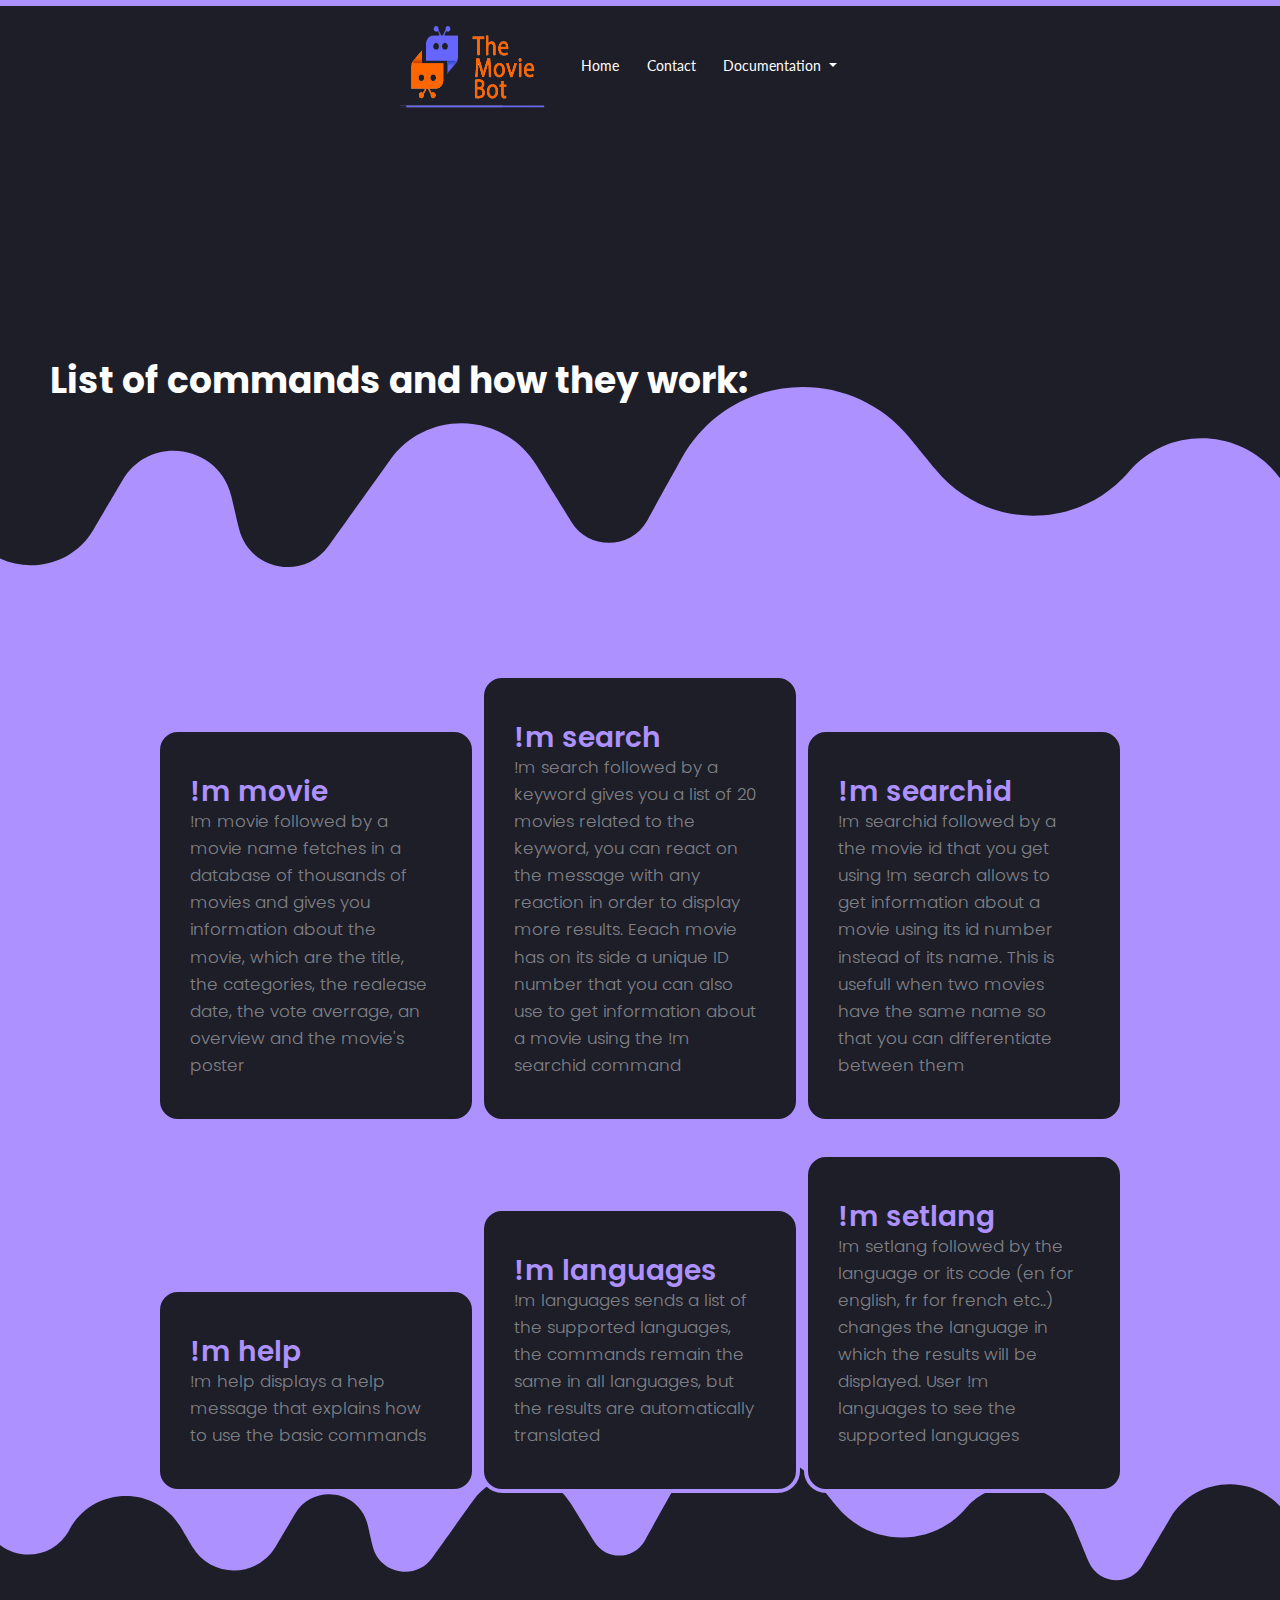
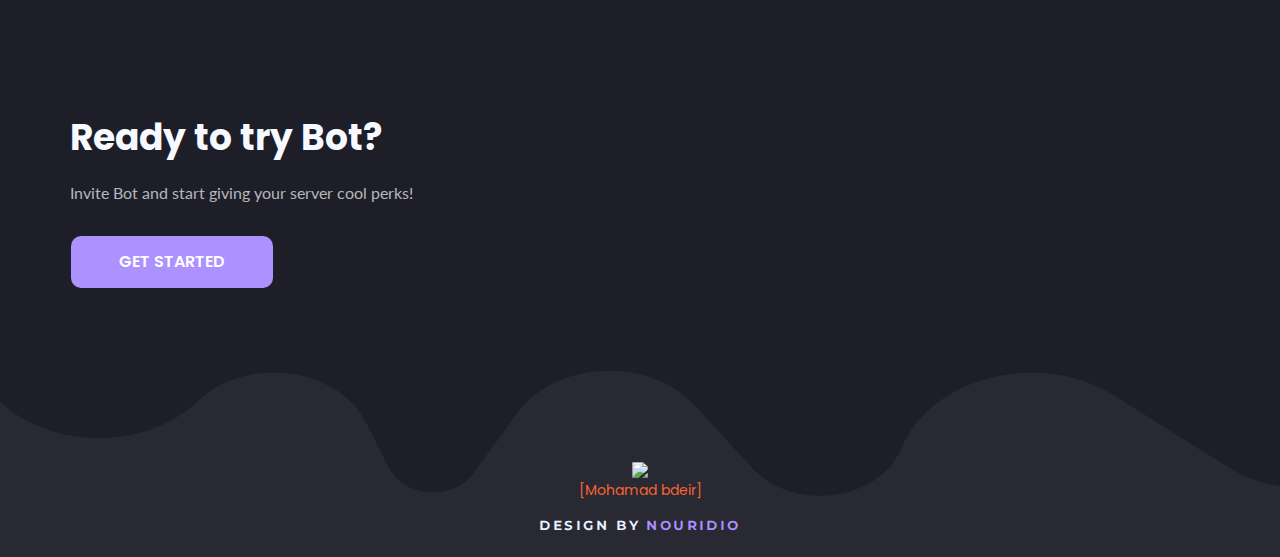
==== commands.html @ 743082fa "first commit" ====
<!DOCTYPE html>
<html lang="en">
<head>
    <meta charset="UTF-8">
    <meta name="viewport" content="width=device-width, initial-scale=1, shrink-to-fit=no">
    <link rel="stylesheet" href="css/bootstrap.min.css">
    <link rel="stylesheet" href="css/main.css">
    <link rel="stylesheet" href="css/now-ui-kit.css">
    <link href="https://fonts.googleapis.com/css?family=Poppins:300,400,600,700,800,900&display=swap" rel="stylesheet">
    <link href="https://fonts.googleapis.com/css?family=Montserrat:400,600,700,800,900&display=swap" rel="stylesheet">
    <link href="https://fonts.googleapis.com/css?family=Lato:300,400,600,700,800,900&display=swap" rel="stylesheet">
    <title>The movie bot</title>
</head>
<body>
    <nav class="navbar navbar-expand-lg bg-transparent">
        <button class="navbar-toggler" type="button" data-toggle="collapse" data-target="#navbarSupportedContent" aria-controls="navbarSupportedContent" aria-expanded="false" aria-label="Toggle navigation">
            <img src="assets/menuIcon.svg" width="20px" height="20px" style="max-width: none !important;">
        </button>
        <img src="assets/botlogo.PNG" width="150" height="100">
        <div class="collapse navbar-collapse" id="navbarSupportedContent" style="margin-left: 20px !important">
            <ul class="navbar-nav mr-auto">
                <li class="nav-item active">
                    <a class="nav-link" href="index.html">Home <span class="sr-only">(current)</span></a>
                </li>
                <li class="nav-item">
                    <a class="nav-link" href="contact.html">Contact</a>
                </li>
              
                <li> <div class="nav-item dropdown">
                    <a class="nav-link dropdown-toggle" href="#" id="navbarDropdown" role="button" data-toggle="dropdown" aria-haspopup="true" aria-expanded="false">
                        Documentation
                    </a>
                    <div class="dropdown-menu" aria-labelledby="navbarDropdown">
                        <a class="dropdown-item" href="commands.html">Commands</a>
                        <div class="dropdown-divider"></div>
                    </div>
                </div>
                </li>
            </ul>
           
        </div>
    </nav>
<div class="heading">
    <h1 class="display-5 title">List of commands and how they work:</h1>
</div>
    <div class="features">
        <div class="cards">
          <div class="card" style="width: 20rem;">
             <div class="card-body">
            <h5 class="card-title">!m movie</h5>
            <p class="card-text">!m movie followed by a movie name fetches in a database of thousands of movies and gives you information about the movie, which are the title, the categories, the realease date, the vote averrage, an overview and the movie's poster</p>
            </div>
            </div>

            <div class="card" style="width: 20rem;">
                <div class="card-body">
               <h5 class="card-title">!m search</h5>
               <p class="card-text">!m search followed by a keyword gives you a list of 20 movies related to the keyword, you can react on the message with any reaction in order to display more results. Eeach movie has on its side a unique ID number that you can also use to get information about a movie using the !m searchid command</p>
               </div>
               </div>

               <div class="card" style="width: 20rem;">
                <div class="card-body">
               <h5 class="card-title">!m searchid</h5>
               <p class="card-text">!m searchid followed by a the movie id that you get using !m search allows to get information about a movie using its id number instead of its name. This is usefull when two movies have the same name so that you can differentiate between them</p>
               </div>
               </div>

               <div class="card" style="width: 20rem;">
                <div class="card-body">
               <h5 class="card-title">!m help</h5>
               <p class="card-text">!m help displays a help message that explains how to use the basic commands</p>
               </div>
               </div>

               <div class="card" style="width: 20rem;">
                <div class="card-body">
               <h5 class="card-title">!m languages</h5>
               <p class="card-text">!m languages sends a list of the supported languages, the commands remain the same in all languages, but the results are automatically translated</p>
               </div>
               </div>

               <div class="card" style="width: 20rem;">
                <div class="card-body">
               <h5 class="card-title">!m setlang</h5>
               <p class="card-text">!m setlang followed by the language or its code (en for english, fr for french etc..) changes the language in which the results will be displayed. User !m languages to see the supported languages</p>
               </div>
               </div>

        </div>
    </div>

<div class="page_end">
    <div class="start">
        <div class="card">
            <div class="card-body gs-card">
                <div class="title">Ready to try Bot?</div>
                <div class="subtitle">Invite Bot and start giving your server cool perks!</div>
                <br />
                <a class="btn btn-primary btn-lg" href="https://discord.com/api/oauth2/authorize?client_id=754446120037515284&permissions=456768&scope=bot" role="button">Get started</a>
            </div><br />
        </div>
    </div>
    <div class="footer">
        <div class="bot-footer">
            <img src="assets/botlogo.png" width="150"><br />
            <a href="https://twitter.com/mhmd_bdr15">[Mohamad bdeir]</a>
        </div><br/>
        <div class="nouridio">design by <a href="https://twitter.com/Nouridio"> nouridio</a></div>
    </div>
</div>
<script src="https://code.jquery.com/jquery-3.3.1.slim.min.js" integrity="sha384-q8i/X+965DzO0rT7abK41JStQIAqVgRVzpbzo5smXKp4YfRvH+8abtTE1Pi6jizo" crossorigin="anonymous"></script>
<script src="https://cdnjs.cloudflare.com/ajax/libs/popper.js/1.14.7/umd/popper.min.js" integrity="sha384-UO2eT0CpHqdSJQ6hJty5KVphtPhzWj9WO1clHTMGa3JDZwrnQq4sF86dIHNDz0W1" crossorigin="anonymous"></script>
<script src="https://stackpath.bootstrapcdn.com/bootstrap/4.3.1/js/bootstrap.min.js" integrity="sha384-JjSmVgyd0p3pXB1rRibZUAYoIIy6OrQ6VrjIEaFf/nJGzIxFDsf4x0xIM+B07jRM" crossorigin="anonymous"></script>
<script src="js/now-ui-kit.min.js"></script>
</body>
</html>
---- css/main.css ----
body {
    font-family: 'Poppins', sans-serif !important;
    background-color: #1D1E28;
    color: #fff;
    -webkit-font-smoothing: antialiased;
    -moz-osx-font-smoothing: grayscale;
    text-rendering: optimizeLegibility;
    border-top: 6px #AD91FF solid !important;
    font-size: 16px;
}

.nav-link {
     font-size: 14px !important;
     background: transparent !important;
     font-family: Lato, sans-serif !important;
     text-transform: capitalize !important;
 }
 .nav-link:hover {
     background: transparent !important;
     color: #AD91FF !important;
     font-weight: bold !important;
 }

 .login-btn {
     border: 2px solid #AD91FF !important;
     font-size: 10px !important;
 }
 .login-btn:hover {
     background: #AD91FF !important;
 }
.navbar {
    box-shadow: none !important;
}

@media screen and (min-width: 992px) {
    .navbar {
        margin-left: 30%;
    }
  }


.navbar-brand {
    font-size: 25px !important
}

.navbar-toggler-icon {
    color: #fff !important
}

.btn {
    border-radius: 10px !important;
    font-size: 16px !important;
    font-weight: 600 !important;
    text-transform: uppercase !important;
}

.btn-primary {
    background-color: #AD91FF!important
}
.btn-secondary {
    background-color: #2C2F33 !important
}
.heading {
    padding: 160px 50px !important;
    color: #fff !important;
    background-image: url("../assets/wavy-purple-by-nouridio.svg") !important;
    background-position: bottom !important;
    background-size: 300% !important;
    background-repeat: no-repeat !important;
}

.title {
    line-height: 90px !important;
    margin-bottom: -2px !important;
    font-size: 36px !important
}

.subtitle {
    color: rgba(255, 255, 255, 0.685) !important;
    font-size: 16px !important;
    font-family: 'Lato', sans-serif;
}


.features {
    text-align: center !important;
    background: #AD91FF !important;
    padding: 60px 50px !important;
    background-image: url("../assets/wavy-dark-by-nouridio.svg") !important;
    background-position: bottom !important;
    background-size: 200% !important;
    background-repeat: no-repeat !important;
}
.features .title {
    font-size: 40px !important;
    color: #ffffff !important;
    line-height: 70px !important;
}

.features .subtitle {
    font-size: 20px !important;
    color: #a2a8bd;
}

.features .card-body {
    text-align: left !important;
}

.features .card-title {
    margin: 0 0 -3px !important;
}
.cards {
    margin-top: 30px !important;
}

.card {
    border-radius: 5px !important;
    box-shadow: none !important;
}

.card-title {
    font-size: 28px !important;
    font-weight: 600 !important;
    color: #AD91FF !important;
}

.statistics {
    text-align: center !important;
    padding-top: 300px !important;
}

.statistics .card-body{
    padding: 0 !important;
    height: 280 !important;
    width: 332 !important;
    max-height: 280 !important;
    max-width: 332 !important;
}

.statistics .title {
    font-size: 40px !important;
    color: #ffffff !important;
    line-height: 70px !important;
}

.statistics .subtitle {
    font-size: 20px !important;
    color: #a2a8bd;
}

.card.statistic {
    background: transparent !important;
    box-shadow: none !important;
    color: #f7f7f7 !important;
}


.page_end {
    background-image: url("../assets/wavy-light-by-nouridio.svg") !important;
    background-position: bottom !important;
    background-size: 200% !important;
    background-repeat: no-repeat !important;
}
.start {
    padding: 60px 50px !important
}

.start .card {
    background: transparent !important;
    color: #f6f9ff !important;
}

.features .card {
    background: #1D1E28;
    border-radius: 22px !important;
    border: 4px solid #AD91FF;
}
.features .card-text {
color: rgba(255, 255, 255, 0.46) !important
}

.features .card-body {
    padding: 40px 40px 40px 30px !important;
}

.navbar-toggler-icon {
    color: #fff !important
}
.footer {
    text-align: center !important;
    padding: 5px 6px !important;
    color: #ecf2ff;
    padding: 30px 30px !important
}

.footer .nouridio {
    font-family: 'Montserrat' !important;
    font-style: normal !important;
    font-weight: 600 !important;
    font-size: 16px !important;
    line-height: 5px !important;
    letter-spacing: 0.15em !important;
    font-variant: small-caps !important;
}

.footer .nouridio a {
    color: #AD91FF !important;
    text-decoration: none !important;
}

.footer .bot-footer {
    text-align: center !important;
    color: #a2a8bd !important
}

#gmail
{
    color: #ad91ff;
}
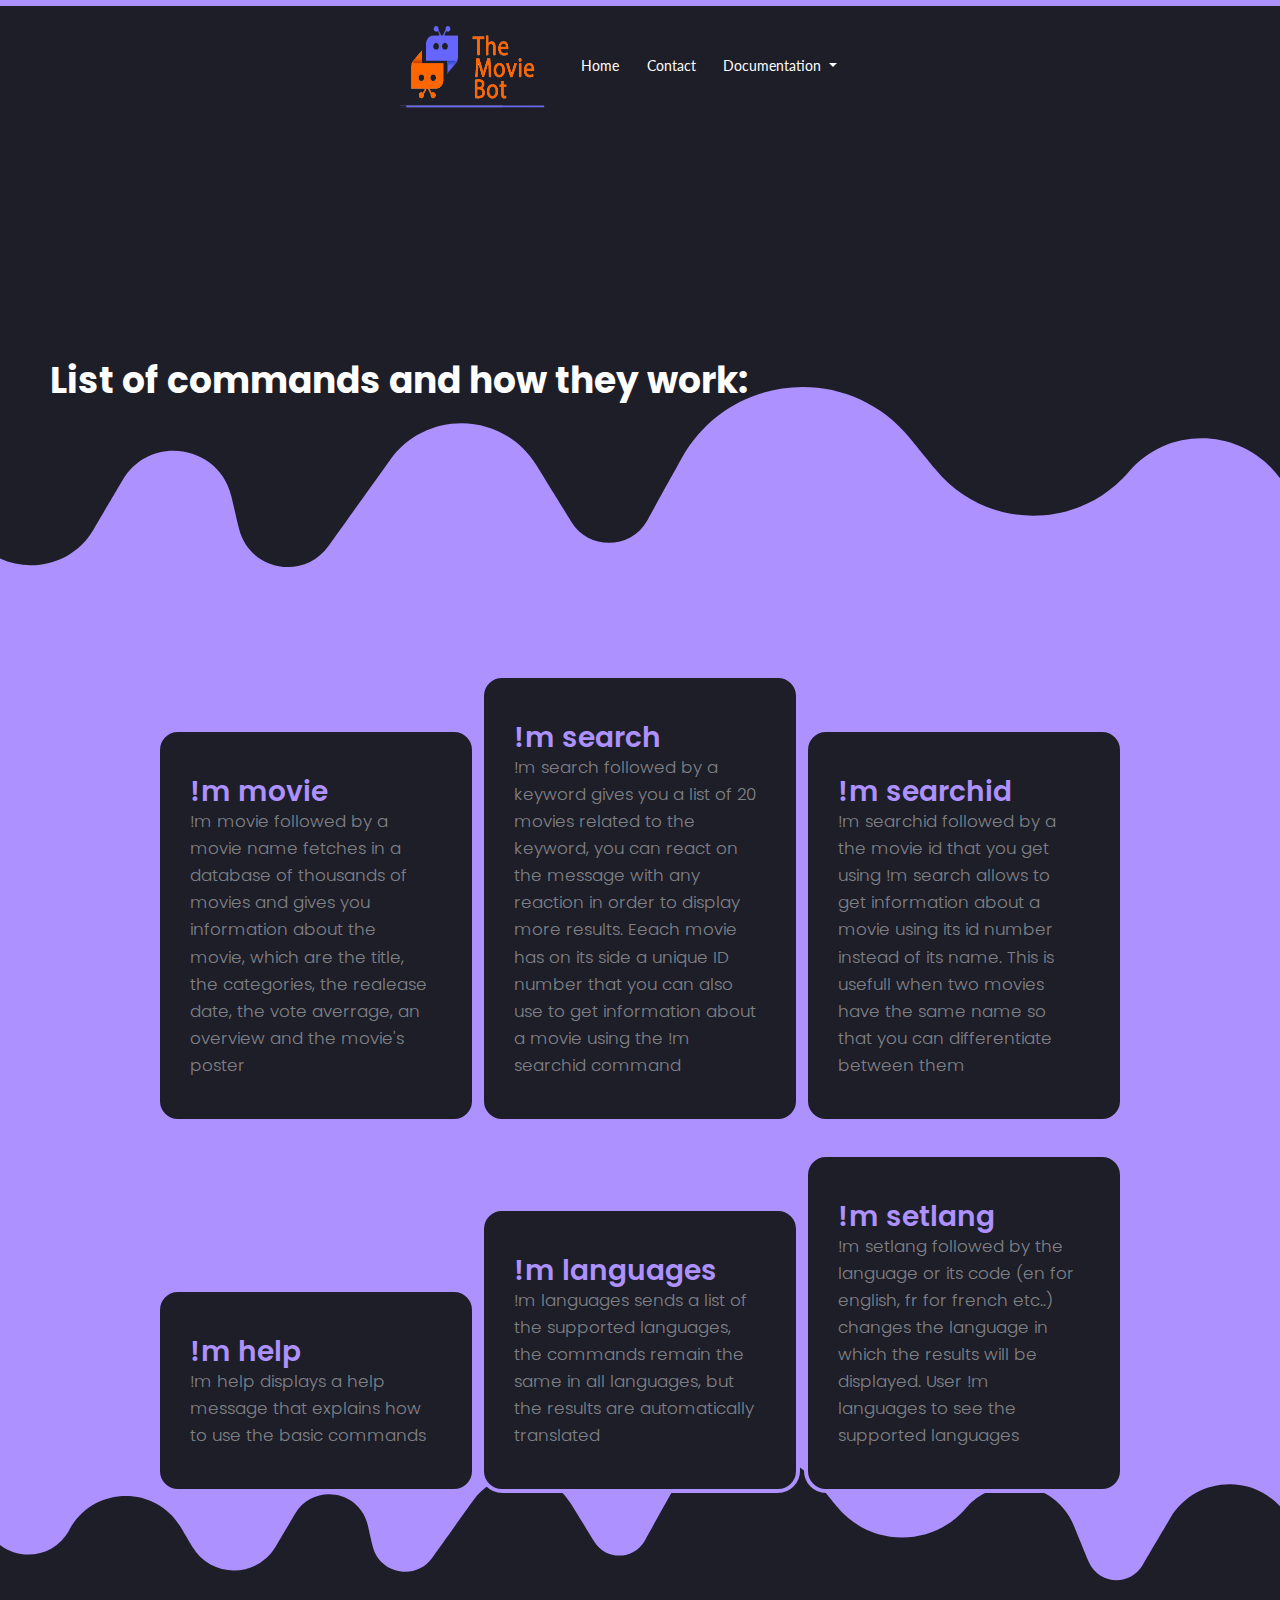
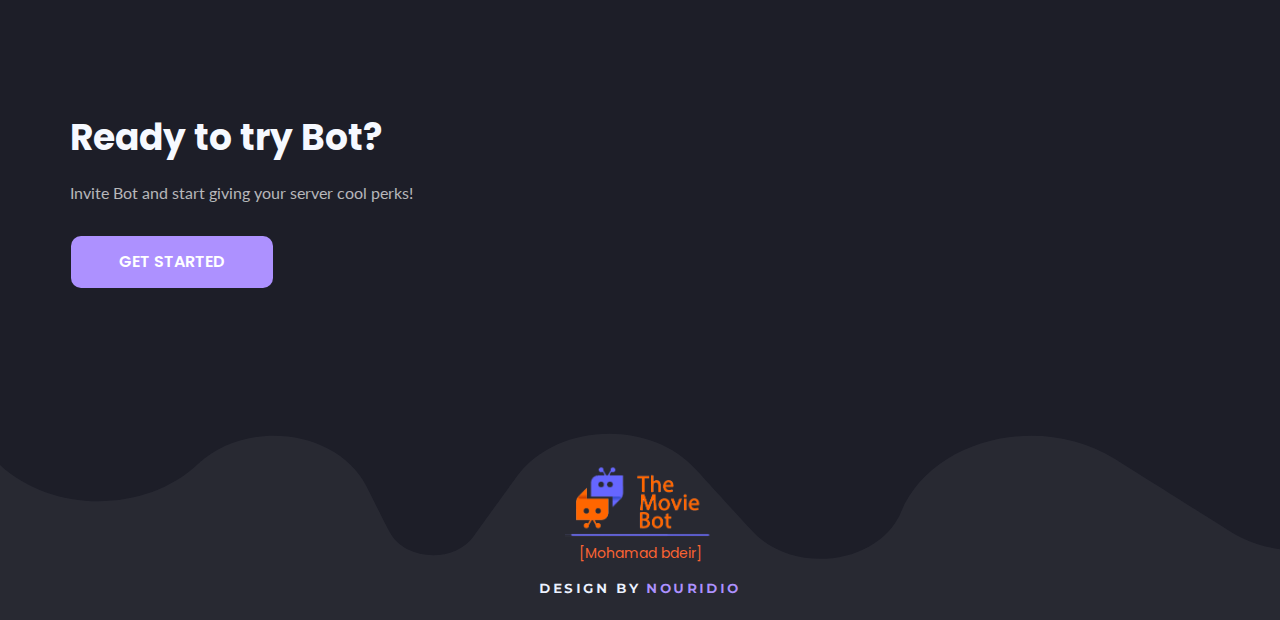
==== commit b78967b3: "fixed broken image src" ====
--- a/commands.html
+++ b/commands.html
@@ -103,7 +103,7 @@
     </div>
     <div class="footer">
         <div class="bot-footer">
-            <img src="assets/botlogo.png" width="150"><br />
+            <img src="assets/botlogo.PNG" width="150"><br />
             <a href="https://twitter.com/mhmd_bdr15">[Mohamad bdeir]</a>
         </div><br/>
         <div class="nouridio">design by <a href="https://twitter.com/Nouridio"> nouridio</a></div>
